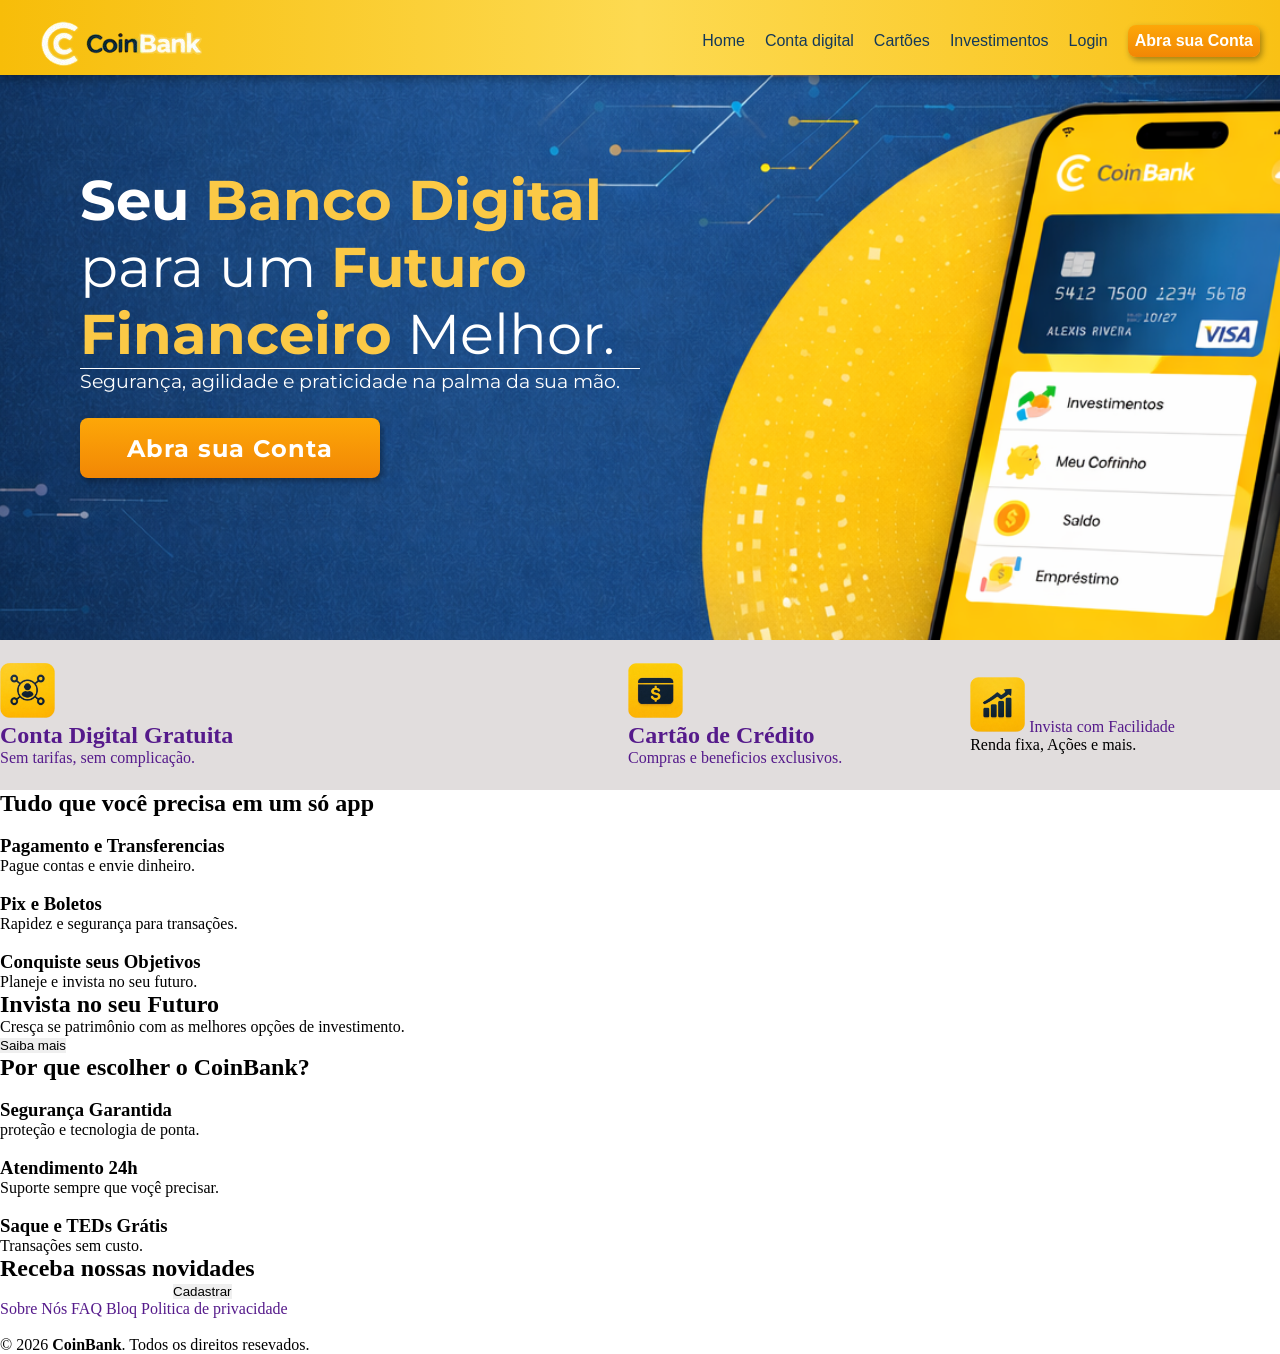
==== Bank_Coin/Index.html/index.html @ 55be06f9 "Menu-2_imgs" ====
<!DOCTYPE html>
<html lang="pt-br">

<head>
    <meta charset="UTF-8">
    <meta name="viewport" content="width=device-width, initial-scale=1.0">
    <title>Coin Bank</title>
    <link rel="stylesheet" href="/Bank_Coin/Coin_Style/Style.css">
</head>

<body>
    <main>
        <header>
            <img id="logo" src="/Bank_Coin/img/logo.png" alt="Logo">

            <nav>
                <a href="">Home</a>
                <a href="">Conta digital</a>
                <a href="">Cartões</a>
                <a href="">Investimentos</a>
                <a href="">Login</a>
                <a class="botao" href="">Abra sua Conta</a>
            </nav>
        </header>
        <section>
            <div id="backgroud-1">

                <div id="g_titulo">
                    <h1 class="titulo_p">Seu <strong>Banco Digital</strong></h1>
                    <p class="titulo_p" id="small">para um <strong>Futuro Financeiro</strong> Melhor.</p>
                    <hr id="linha">
                    <p id="paragrafo">Segurança, agilidade e praticidade na palma da sua mão.</p>
                    <input type="button" value="Abra sua Conta" class="botao">
                </div>


            </div>
            <nav id="menu-2">
                <div id="opc">
                    <a href=""> <img src="../img/Digital_acount.png" alt="" class="imgs">
                        <h2>Conta Digital Gratuita</h2>
                        Sem tarifas, sem complicação.
                    </a>



                </div>
                <div>
                    <a href=""> <img src="../img/Card_icon.png" alt="" class="imgs">
                        <h2>Cartão de Crédito</h2>Compras e beneficios exclusivos.
                    </a>



                </div>
                <div>
                    <a href=""> <img src="../img/Upward_growth_icon.png" alt="" class="imgs"> Invista com Facilidade</a>
                    <p>
                        Renda fixa, Ações e mais.
                    </p>
                </div>

            </nav>
            <div>
                <div>
                    <h2>Tudo que você precisa em um só app</h2>

                    <img src="" alt="">
                    <h3><strong>Pagamento</strong> e <strong>Transferencias</strong></h3>
                    <p>Pague contas e envie dinheiro.</p>


                    <img src="" alt="">
                    <h3><strong>Pix</strong> e <strong>Boletos</strong></h3>
                    <p>Rapidez e segurança para transações.</p>


                    <img src="" alt="">
                    <h3>Conquiste seus <strong>Objetivos</strong></h3>
                    <p>Planeje e invista no seu futuro.</p>


                </div>
                <h2> Invista no seu Futuro</h2>
                <p>Cresça se patrimônio com as melhores opções de investimento. </p>
                <input type="button" value="Saiba mais">


                <img src="" alt="">
            </div>
            <hr>
            <h2>Por que escolher o CoinBank?</h2>
            <hr>
            <div>

                <img src="" alt="">
                <h3>Segurança Garantida</h3>
                <p>proteção e tecnologia de ponta.</p>


                <img src="" alt="">
                <h3>Atendimento 24h</h3>
                <p>Suporte sempre que voçê precisar.</p>


                <img src="" alt="">
                <h3>Saque e TEDs Grátis</h3>
                <p>Transações sem custo.</p>
            </div>
        </section>
        <footer>
            <div>
                <h2>Receba nossas novidades</h2>
                <input type="text" name="" id="">
                <input type="button" value="Cadastrar">
            </div>

            <nav>
                <a href="">Sobre Nós</a>
                <a href="">FAQ</a>
                <a href="">Bloq</a>
                <a href="">Politica de privacidade</a>
            </nav>

            <nav>
                <a href=""><img src="" alt=""></a>
                <a href=""><img src="" alt=""></a>
                <a href=""><img src="" alt=""></a>
                <a href=""><img src="" alt=""></a>
            </nav>
            <hr>
            <p>&copy; 2026 <strong>CoinBank</strong>. Todos os direitos resevados.</p>

        </footer>
    </main>
</body>

</html>
---- Bank_Coin/Coin_Style/Style.css ----
@charset "UTF-8";

@import url('https://fonts.googleapis.com/css2?family=Montserrat:ital,wght@0,100..900;1,100..900&family=Poppins:ital,wght@0,100;0,200;0,300;0,400;0,500;0,600;0,700;0,800;0,900;1,100;1,200;1,300;1,400;1,500;1,600;1,700;1,800;1,900&display=swap');

* {
    border: none;
    padding: 0px;
    margin: 0px;
    text-decoration: none;
}

header {
    background-image: linear-gradient(to right, #F7BD09, #FDDA51, #F9C115);
    padding: 20px 20px 8px 20px;
    display: flex;
    flex-direction: row;
    justify-content: end;
    font: 1em arial, open-sans, sans-serif;
    position: relative;
    z-index: 10;
    box-shadow: 0px 3px 10px rgba(0, 0, 0, 0.367);
}

header>nav {
    display: flex;
    gap: 20px;
    flex-direction: row;
    justify-content: end;
}

header>nav>a {
    color: #143959;
    text-decoration: none;
    align-self: last baseline;
    margin-bottom: 10px;

}

.botao {
    background-image: linear-gradient(to top, #F28705, #fda708);
    border-radius: 8px;
    padding: 7px;
    color: white;
    font-weight: bold;
    box-shadow: 2px 3px 6px rgba(0, 0, 0, 0.348);
}

#logo {
    align-self: start;
    margin-right: auto;
    margin-left: 20px;
}

#backgroud-1 {
    background-image: url(/Bank_Coin/img/Fundo1.png);
    background-repeat: no-repeat;
    background-size: cover;
    background-position: center;
    height: 565px;
    width: 100%;
    display: flex;
    flex-direction: column;
    flex-wrap: wrap;
    justify-content: center;
}

#g_titulo {
    display: flex;
    flex-direction: column;
    flex-wrap: nowrap;
    width: 560px;
    height: auto;
    margin-left: 80px;
    margin-bottom: 120px;
    margin-top: 50px;
}

.titulo_p {
    font: bold 3.5em 'Montserrat', 'poppins', sans-serif;
    color: white;
    line-height: 1.2;

}

#small {
    font-weight: 400;
}

.titulo_p>strong {
    color: #FBC946;
    font-weight: bold
}

#paragrafo {
    color: white;
    font: 1.2em 'Montserrat', 'poppins', sans-serif;
}

#linha {
    background-color: white;
    width: 100%;
    height: 1px;
}

#g_titulo>input {
    font: bold 1.5em 'Montserrat', 'poppins', sans-serif;
    width: 300px;
    height: 60px;
    margin-top: 25px;
    letter-spacing: 1px;
}

#menu-2 {
    background-color: rgb(225, 221, 221);
    width: 100%;
    height: 150px;
    display: flex;
    flex-direction: row;
    flex-wrap: nowrap;
    gap: 10%;
    align-items: center;



}

.imgs {
    width: 55px;
    height: 55px;



}

#opc {
    display: flex;
    flex-direction: row;
    flex-wrap: nowrap;
    width: 500px;



}

.opc>a>h2 {}
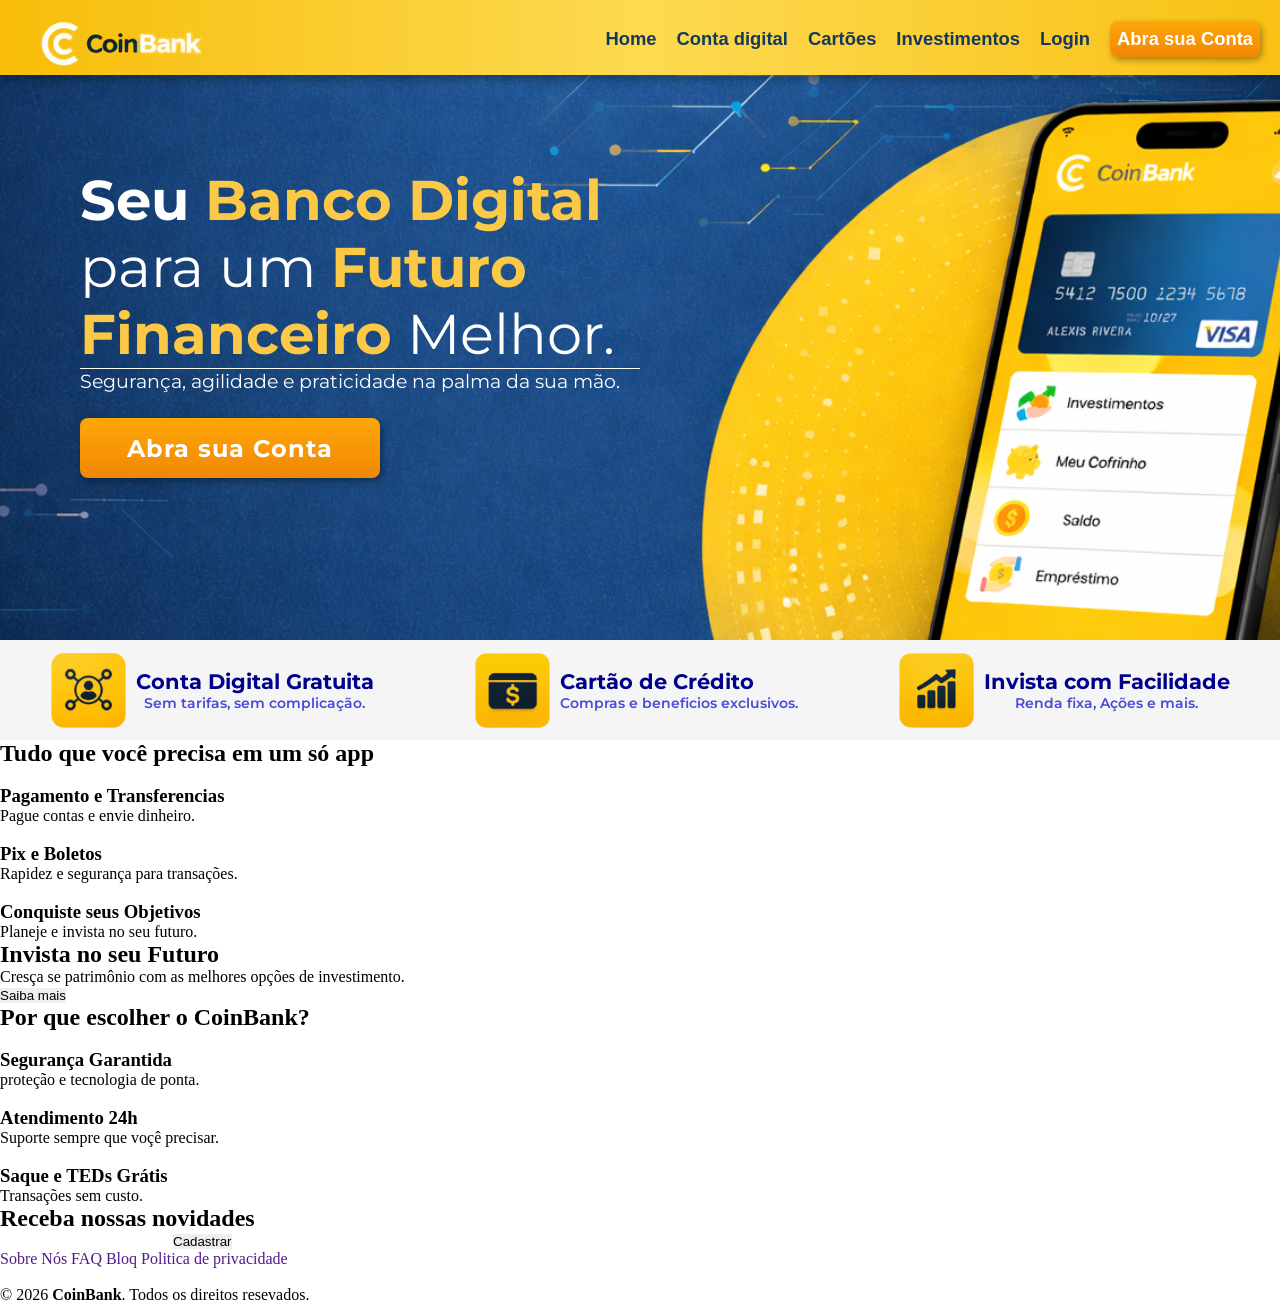
==== commit cac082fa: "miniseção_de_vantagens-concluida" ====
--- a/Bank_Coin/Index.html/index.html
+++ b/Bank_Coin/Index.html/index.html
@@ -35,32 +35,32 @@
 
 
             </div>
-            <nav id="menu-2">
-                <div id="opc">
-                    <a href=""> <img src="../img/Digital_acount.png" alt="" class="imgs">
+            <div id="menu-2">
+                <div class="opc">
+                    <img src="../img/Digital_acount.png" alt="" class="imgs">
+                    <div class="inside">
                         <h2>Conta Digital Gratuita</h2>
-                        Sem tarifas, sem complicação.
-                    </a>
+                        <p>Sem tarifas, sem complicação.</p>
+                    </div>
+                </div>
+                <div class="opc">
+                    <img src="../img/Card_icon.png" alt="" class="imgs">
+                    <div class="inside">
+                        <h2>Cartão de Crédito</h2>
+                        <p>Compras e beneficios exclusivos.</p>
+                    </div>
+                </div>
+
+                <div class="opc">
+                    <img src="../img/Upward_growth_icon.png" alt="" class="imgs">
+                    <div class="inside">
+                        <h2>Invista com Facilidade</h2>
+                        <p>Renda fixa, Ações e mais.</p>
+                    </div>
+                </div>
 
 
-
-                </div>
-                <div>
-                    <a href=""> <img src="../img/Card_icon.png" alt="" class="imgs">
-                        <h2>Cartão de Crédito</h2>Compras e beneficios exclusivos.
-                    </a>
-
-
-
-                </div>
-                <div>
-                    <a href=""> <img src="../img/Upward_growth_icon.png" alt="" class="imgs"> Invista com Facilidade</a>
-                    <p>
-                        Renda fixa, Ações e mais.
-                    </p>
-                </div>
-
-            </nav>
+            </div>
             <div>
                 <div>
                     <h2>Tudo que você precisa em um só app</h2>
--- a/Bank_Coin/Coin_Style/Style.css
+++ b/Bank_Coin/Coin_Style/Style.css
@@ -15,9 +15,8 @@
     display: flex;
     flex-direction: row;
     justify-content: end;
-    font: 1em arial, open-sans, sans-serif;
+    font: bolder 1.15em arial, open-sans, sans-serif;
     position: relative;
-    z-index: 10;
     box-shadow: 0px 3px 10px rgba(0, 0, 0, 0.367);
 }
 
@@ -111,35 +110,53 @@
 }
 
 #menu-2 {
-    background-color: rgb(225, 221, 221);
-    width: 100%;
-    height: 150px;
+    background-color: rgba(225, 221, 221, 0.291);
+    width: auto;
+    height: 100px;
+    display: flex;
+    flex-wrap: nowrap;
+    flex-direction: row;
+    align-items: center;
+    align-content: center;
+    justify-content: space-around;
+    margin: auto;
+}
+
+.imgs {
+    width: 75px;
+    height: 75px;
+
+}
+
+.opc {
     display: flex;
     flex-direction: row;
     flex-wrap: nowrap;
-    gap: 10%;
     align-items: center;
-
-
+    gap: 10px;
 
 }
 
-.imgs {
-    width: 55px;
-    height: 55px;
-
-
+.opc>div>h2 {
+    font: bolder 1.3em 'Montserrat', 'poppins', sans-serif;
+    color: darkblue;
+    align-self: first baseline;
 
 }
 
-#opc {
-    display: flex;
-    flex-direction: row;
-    flex-wrap: nowrap;
-    width: 500px;
-
-
+.opc>div>p {
+    color: rgba(9, 9, 205, 0.728);
+    font: 600 0.9em 'Montserrat', 'poppins', sans-serif;
 
 }
 
-.opc>a>h2 {}+.inside {
+    display: flex;
+    flex-wrap: wrap;
+    flex-direction: column;
+    align-items: center;
+    align-content: center;
+    justify-content: space-between;
+
+
+}
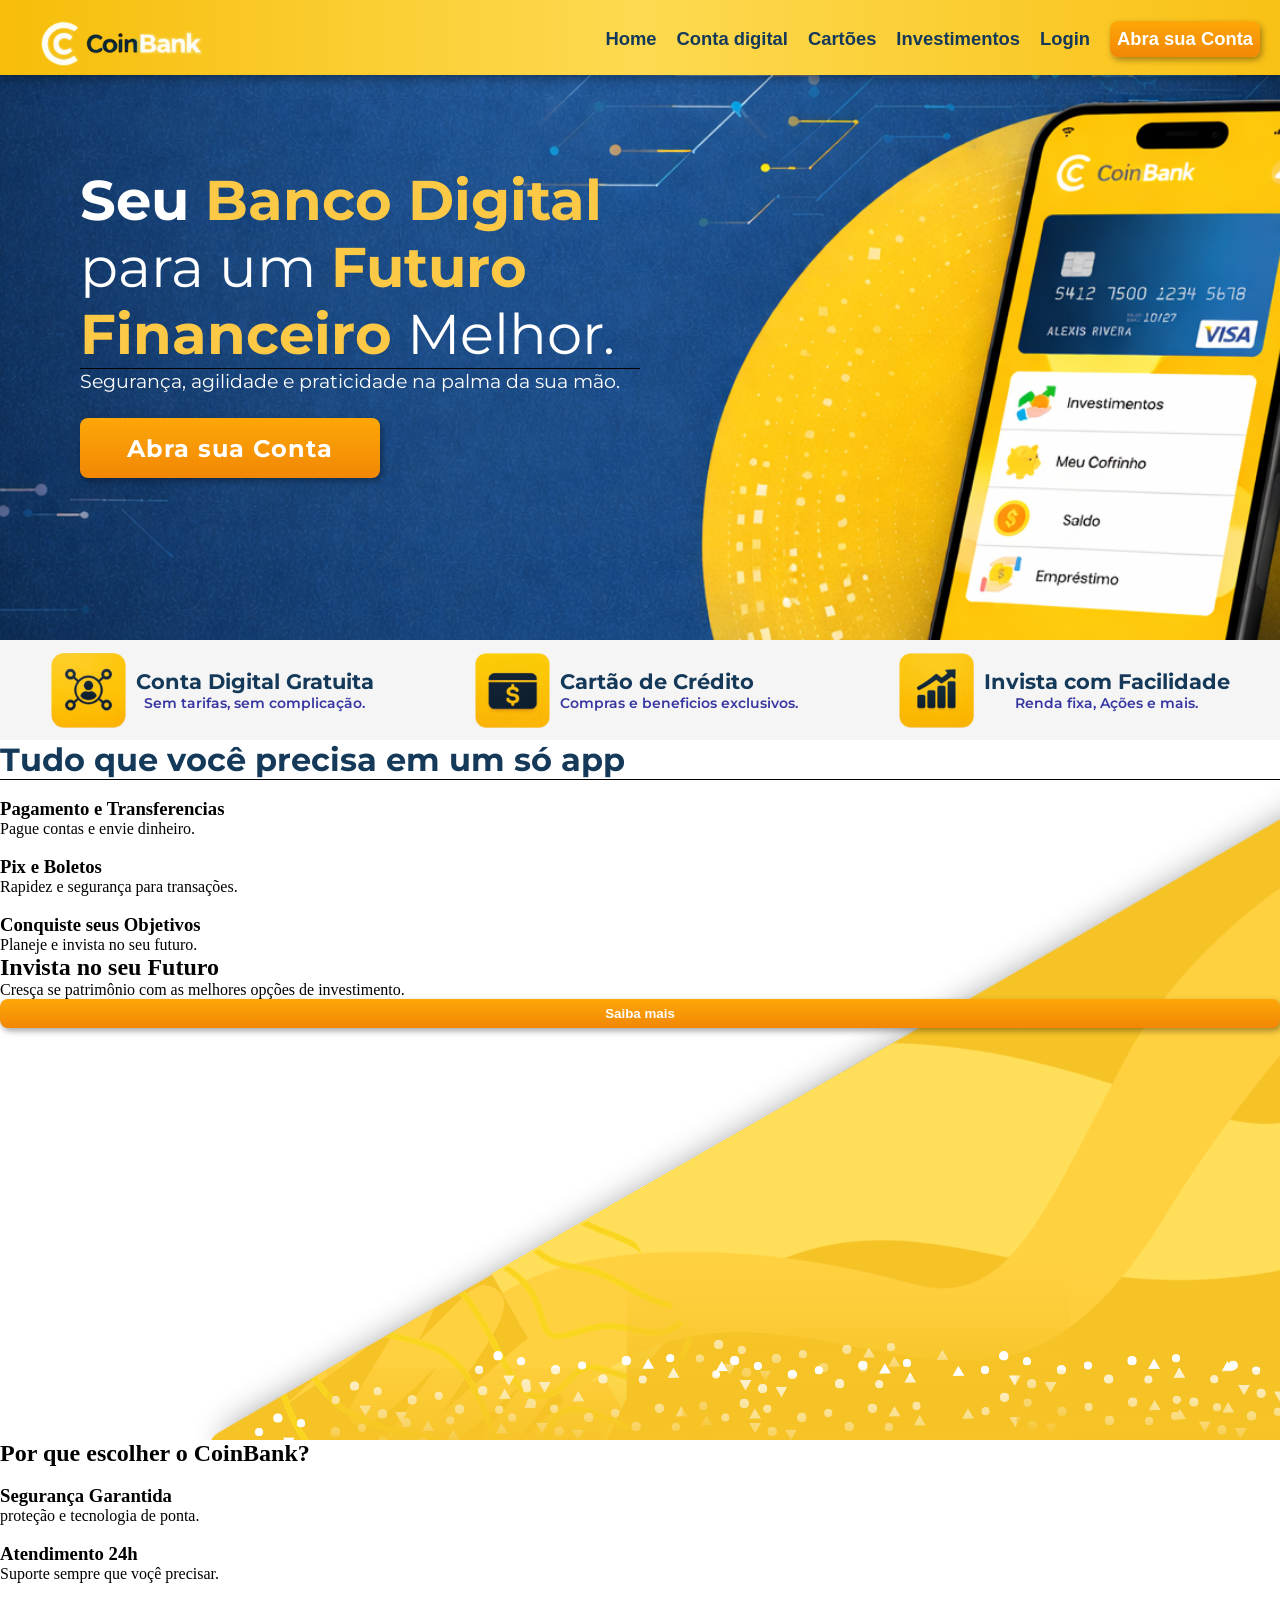
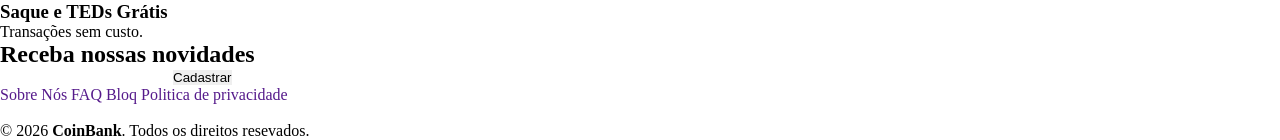
==== commit 0390a103: "Building_section-2" ====
--- a/Bank_Coin/Index.html/index.html
+++ b/Bank_Coin/Index.html/index.html
@@ -11,7 +11,7 @@
 <body>
     <main>
         <header>
-            <img id="logo" src="/Bank_Coin/img/logo.png" alt="Logo">
+            <img id="logo_favicon" src="/Bank_Coin/img/logo.png" alt="Logo">
 
             <nav>
                 <a href="">Home</a>
@@ -23,12 +23,12 @@
             </nav>
         </header>
         <section>
-            <div id="backgroud-1">
+            <div id="secao-1">
 
-                <div id="g_titulo">
+                <div id="titulo-principal">
                     <h1 class="titulo_p">Seu <strong>Banco Digital</strong></h1>
                     <p class="titulo_p" id="small">para um <strong>Futuro Financeiro</strong> Melhor.</p>
-                    <hr id="linha">
+                    <hr class="linha">
                     <p id="paragrafo">Segurança, agilidade e praticidade na palma da sua mão.</p>
                     <input type="button" value="Abra sua Conta" class="botao">
                 </div>
@@ -36,24 +36,24 @@
 
             </div>
             <div id="menu-2">
-                <div class="opc">
+                <div class="vantagens">
                     <img src="../img/Digital_acount.png" alt="" class="imgs">
-                    <div class="inside">
+                    <div class="vantagens-texto">
                         <h2>Conta Digital Gratuita</h2>
                         <p>Sem tarifas, sem complicação.</p>
                     </div>
                 </div>
-                <div class="opc">
+                <div class="vantagens">
                     <img src="../img/Card_icon.png" alt="" class="imgs">
-                    <div class="inside">
+                    <div class="vantagens-texto">
                         <h2>Cartão de Crédito</h2>
                         <p>Compras e beneficios exclusivos.</p>
                     </div>
                 </div>
 
-                <div class="opc">
+                <div class="vantagens">
                     <img src="../img/Upward_growth_icon.png" alt="" class="imgs">
-                    <div class="inside">
+                    <div class="vantagens-texto">
                         <h2>Invista com Facilidade</h2>
                         <p>Renda fixa, Ações e mais.</p>
                     </div>
@@ -61,10 +61,11 @@
 
 
             </div>
-            <div>
+            <div id="secao_2">
+                <h2 id="titulo_secao-2">Tudo que você precisa em um só app</h2>
+                <hr class="linha">
                 <div>
-                    <h2>Tudo que você precisa em um só app</h2>
-
+                    <img src="../img/Phone_background-.png" alt="" id="phone_background-2">
                     <img src="" alt="">
                     <h3><strong>Pagamento</strong> e <strong>Transferencias</strong></h3>
                     <p>Pague contas e envie dinheiro.</p>
@@ -83,7 +84,7 @@
                 </div>
                 <h2> Invista no seu Futuro</h2>
                 <p>Cresça se patrimônio com as melhores opções de investimento. </p>
-                <input type="button" value="Saiba mais">
+                <input type="button" value="Saiba mais" class="botao">
 
 
                 <img src="" alt="">
--- a/Bank_Coin/Coin_Style/Style.css
+++ b/Bank_Coin/Coin_Style/Style.css
@@ -44,13 +44,13 @@
     box-shadow: 2px 3px 6px rgba(0, 0, 0, 0.348);
 }
 
-#logo {
+#logo_favicon {
     align-self: start;
     margin-right: auto;
     margin-left: 20px;
 }
 
-#backgroud-1 {
+#secao-1 {
     background-image: url(/Bank_Coin/img/Fundo1.png);
     background-repeat: no-repeat;
     background-size: cover;
@@ -63,7 +63,7 @@
     justify-content: center;
 }
 
-#g_titulo {
+#titulo-principal {
     display: flex;
     flex-direction: column;
     flex-wrap: nowrap;
@@ -95,13 +95,13 @@
     font: 1.2em 'Montserrat', 'poppins', sans-serif;
 }
 
-#linha {
-    background-color: white;
+.linha {
+    background-color: black;
     width: 100%;
     height: 1px;
 }
 
-#g_titulo>input {
+#titulo-principal>input {
     font: bold 1.5em 'Montserrat', 'poppins', sans-serif;
     width: 300px;
     height: 60px;
@@ -128,7 +128,7 @@
 
 }
 
-.opc {
+.vantagens {
     display: flex;
     flex-direction: row;
     flex-wrap: nowrap;
@@ -137,26 +137,44 @@
 
 }
 
-.opc>div>h2 {
+.vantagens>div>h2 {
     font: bolder 1.3em 'Montserrat', 'poppins', sans-serif;
-    color: darkblue;
+    color: #143959;
+    ;
     align-self: first baseline;
 
 }
 
-.opc>div>p {
-    color: rgba(9, 9, 205, 0.728);
+.vantagens>div>p {
+    color: rgba(0, 0, 139, 0.78);
     font: 600 0.9em 'Montserrat', 'poppins', sans-serif;
 
 }
 
-.inside {
+.vantagens-texto {
     display: flex;
     flex-wrap: wrap;
     flex-direction: column;
     align-items: center;
     align-content: center;
     justify-content: space-between;
+}
+
+#secao_2 {
+    background-image: url(../img/Background-2.png);
+    background-repeat: no-repeat;
+    background-position: right;
+    display: flex;
+    flex-direction: column;
+    width: 100%;
+    height: 700px;
+}
+
+#titulo_secao-2 {
+    font: bold 2em 'Montserrat', 'poppins', sans-serif;
+    color: #143959;
 
 
-}+}
+
+#phone_background-2 {}
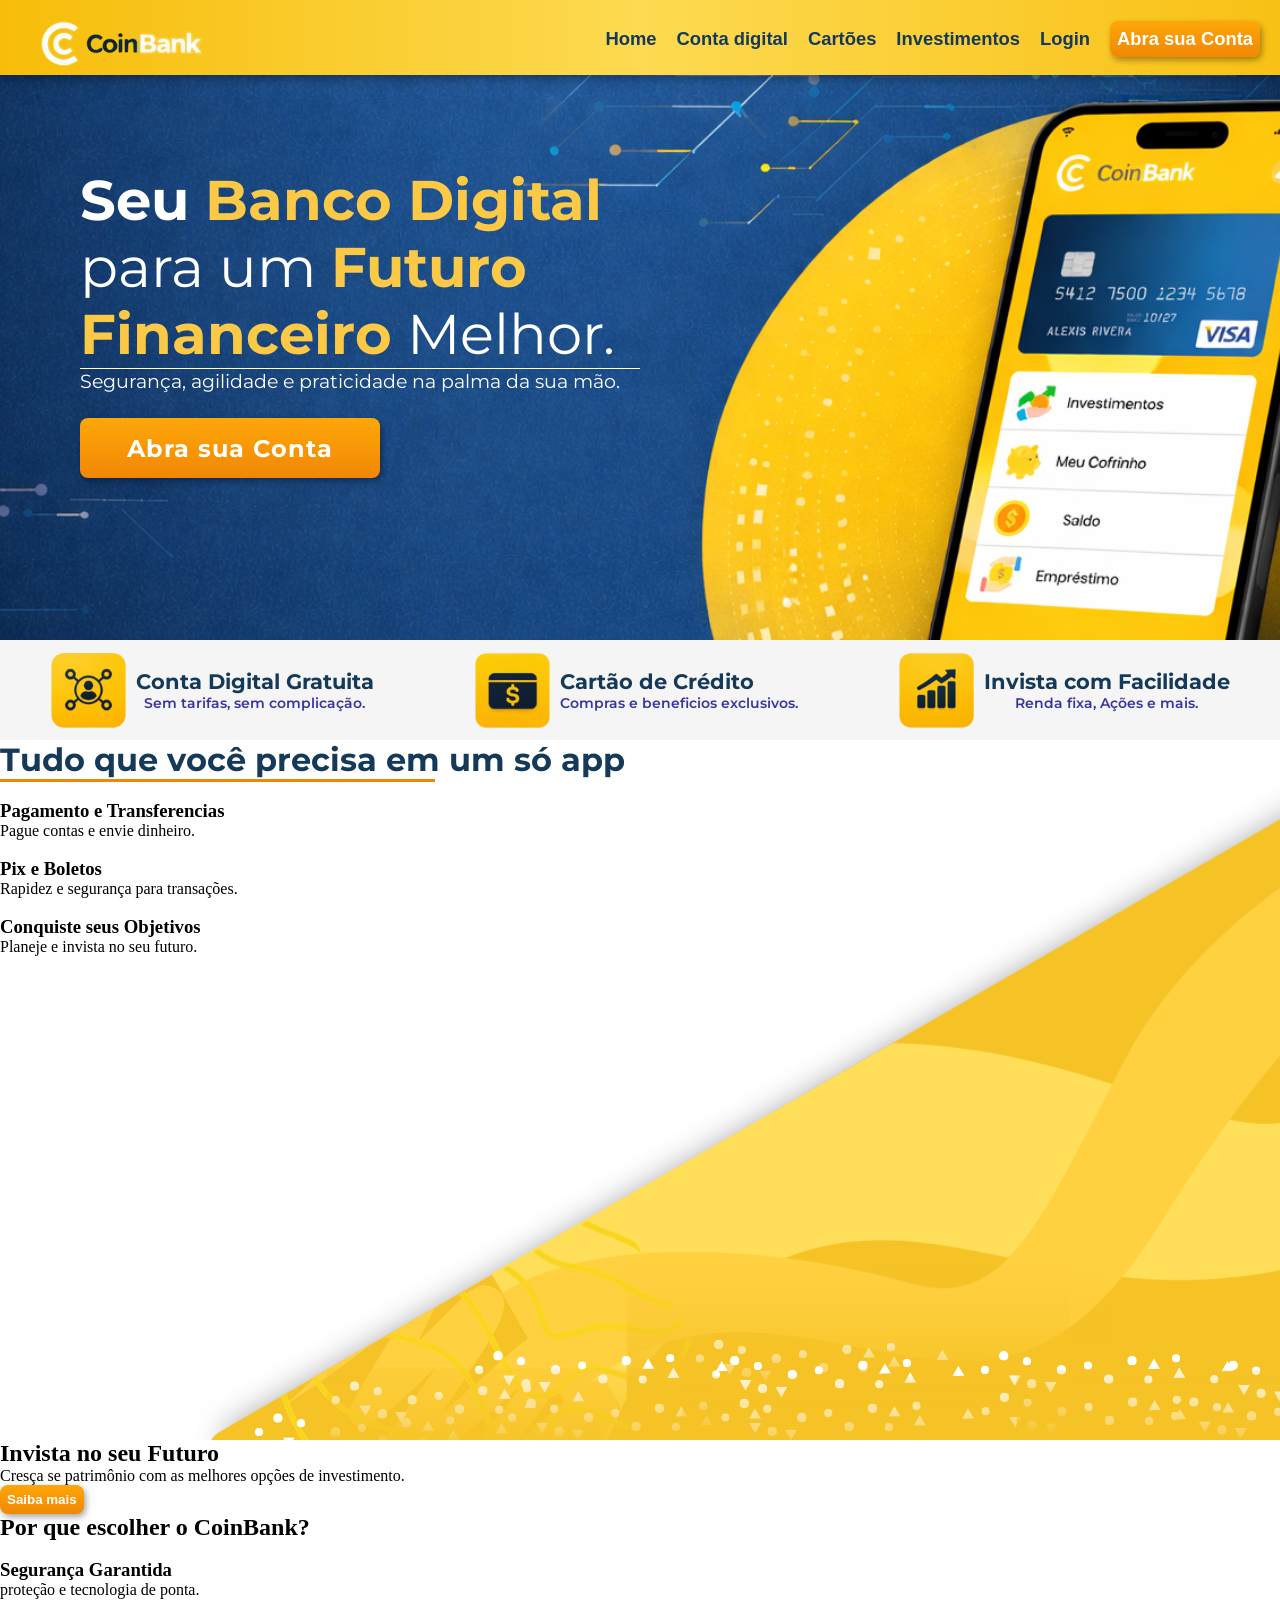
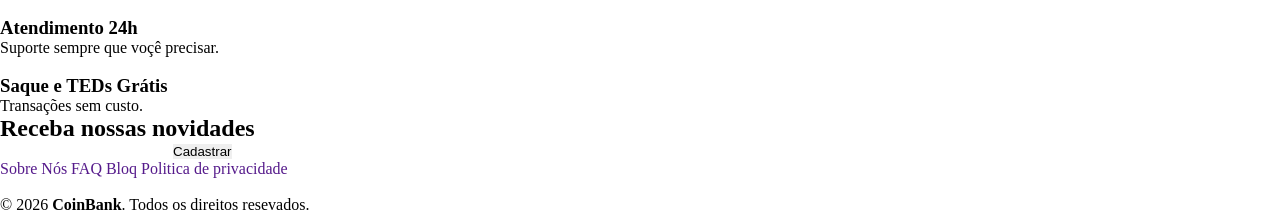
==== commit 6ae206ce: "icones-adicionados_seção-2" ====
--- a/Bank_Coin/Index.html/index.html
+++ b/Bank_Coin/Index.html/index.html
@@ -28,7 +28,7 @@
                 <div id="titulo-principal">
                     <h1 class="titulo_p">Seu <strong>Banco Digital</strong></h1>
                     <p class="titulo_p" id="small">para um <strong>Futuro Financeiro</strong> Melhor.</p>
-                    <hr class="linha">
+                    <hr id="linha-1">
                     <p id="paragrafo">Segurança, agilidade e praticidade na palma da sua mão.</p>
                     <input type="button" value="Abra sua Conta" class="botao">
                 </div>
@@ -63,7 +63,7 @@
             </div>
             <div id="secao_2">
                 <h2 id="titulo_secao-2">Tudo que você precisa em um só app</h2>
-                <hr class="linha">
+                <hr id="linha-2">
                 <div>
                     <img src="../img/Phone_background-.png" alt="" id="phone_background-2">
                     <img src="" alt="">
@@ -71,23 +71,26 @@
                     <p>Pague contas e envie dinheiro.</p>
 
 
-                    <img src="" alt="">
+                    <div></div> <img src="" alt="">
                     <h3><strong>Pix</strong> e <strong>Boletos</strong></h3>
                     <p>Rapidez e segurança para transações.</p>
+                </div>
 
 
+                <div>
                     <img src="" alt="">
                     <h3>Conquiste seus <strong>Objetivos</strong></h3>
                     <p>Planeje e invista no seu futuro.</p>
+                </div>
 
 
-                </div>
-                <h2> Invista no seu Futuro</h2>
-                <p>Cresça se patrimônio com as melhores opções de investimento. </p>
-                <input type="button" value="Saiba mais" class="botao">
+            </div>
+            <h2> Invista no seu Futuro</h2>
+            <p>Cresça se patrimônio com as melhores opções de investimento. </p>
+            <input type="button" value="Saiba mais" class="botao">
 
 
-                <img src="" alt="">
+            <img src="" alt="">
             </div>
             <hr>
             <h2>Por que escolher o CoinBank?</h2>
--- a/Bank_Coin/Coin_Style/Style.css
+++ b/Bank_Coin/Coin_Style/Style.css
@@ -95,8 +95,8 @@
     font: 1.2em 'Montserrat', 'poppins', sans-serif;
 }
 
-.linha {
-    background-color: black;
+#linha-1 {
+    background-color: white;
     width: 100%;
     height: 1px;
 }
@@ -173,7 +173,12 @@
 #titulo_secao-2 {
     font: bold 2em 'Montserrat', 'poppins', sans-serif;
     color: #143959;
+}
 
+#linha-2 {
+    height: 3px;
+    background-color: #F28705;
+    width: 34%;
 
 }
 
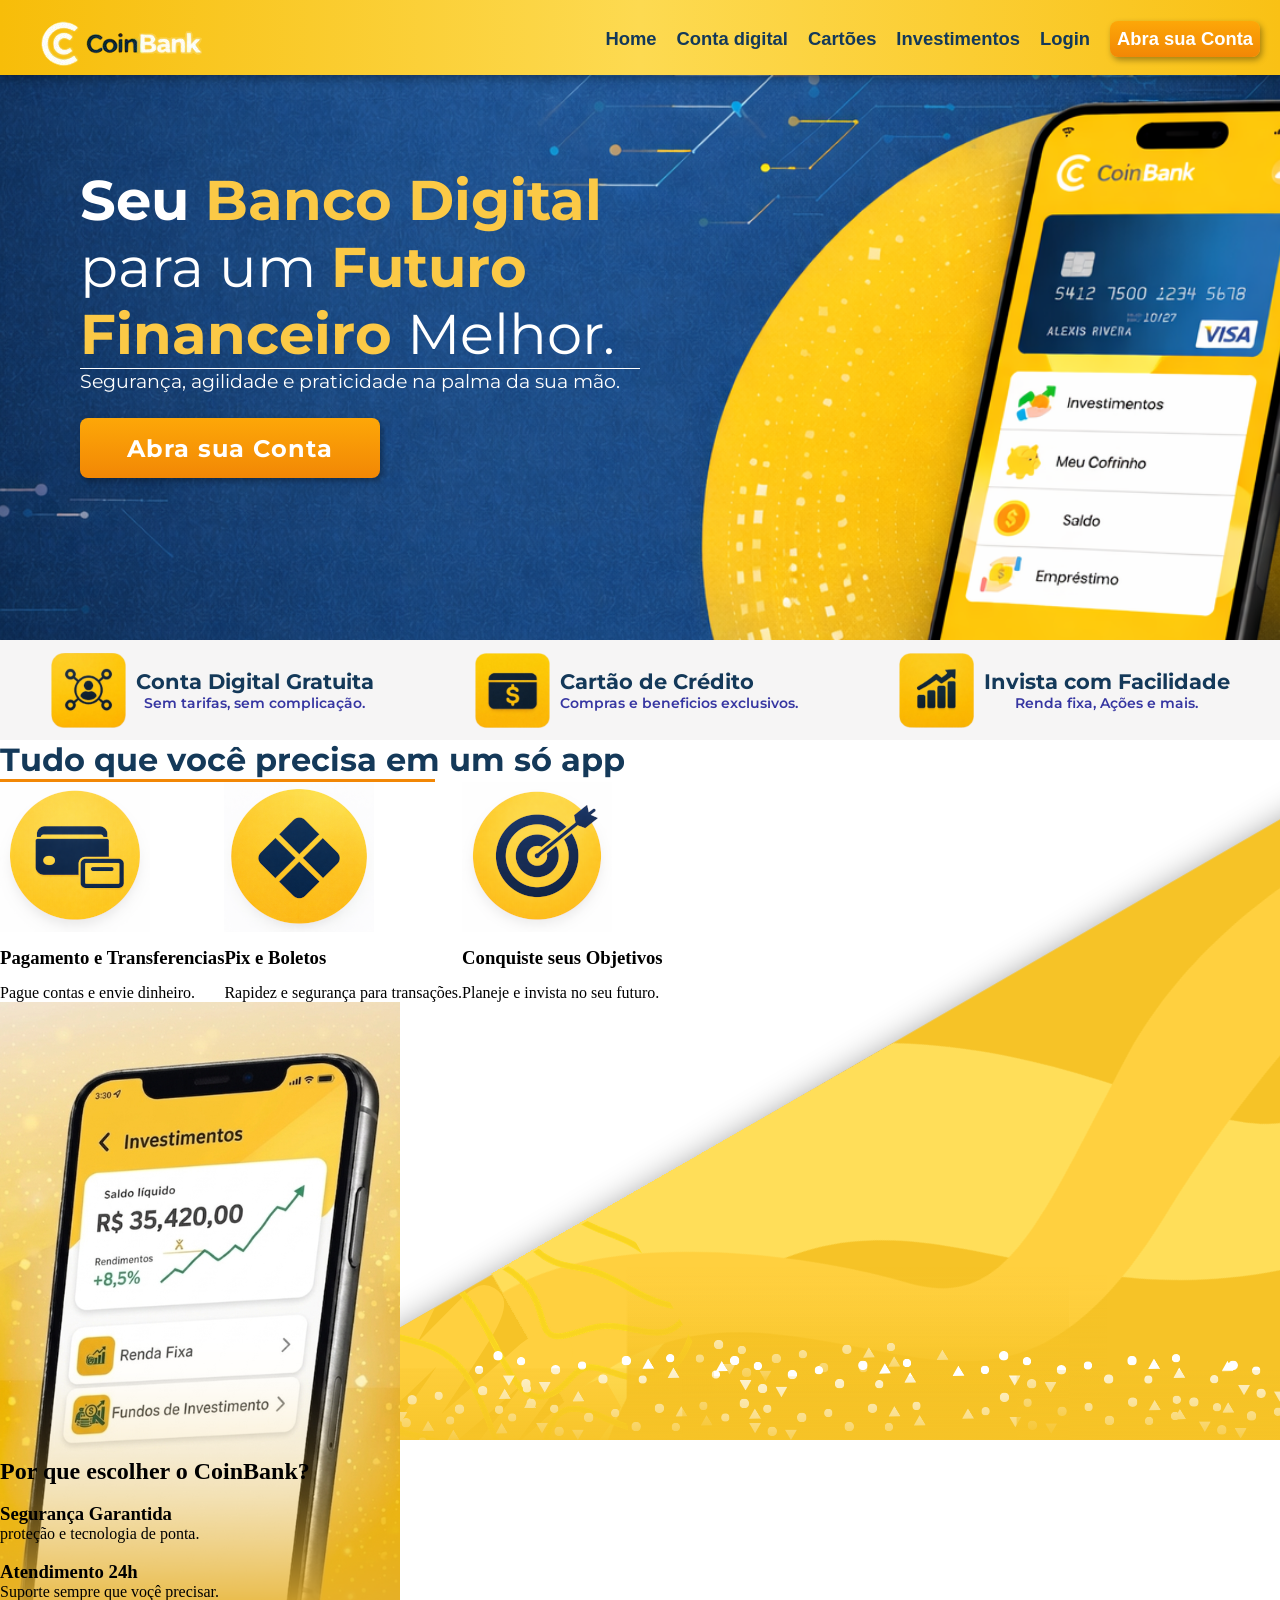
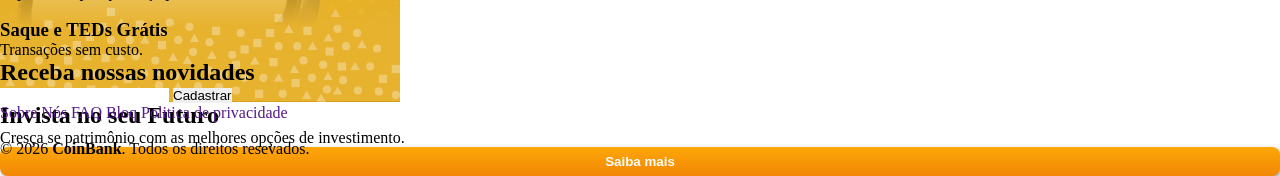
==== commit 9bb49dcb: "estruturando_seção-2" ====
--- a/Bank_Coin/Index.html/index.html
+++ b/Bank_Coin/Index.html/index.html
@@ -62,33 +62,41 @@
 
             </div>
             <div id="secao_2">
-                <h2 id="titulo_secao-2">Tudo que você precisa em um só app</h2>
-                <hr id="linha-2">
+
                 <div>
-                    <img src="../img/Phone_background-.png" alt="" id="phone_background-2">
-                    <img src="" alt="">
-                    <h3><strong>Pagamento</strong> e <strong>Transferencias</strong></h3>
-                    <p>Pague contas e envie dinheiro.</p>
+                    <h2 id="titulo_secao-2">Tudo que você precisa em um só app</h2>
+                    <hr id="linha-2">
+                </div>
+
+                <div id="agrupament-vantagens-sc2">
+                    <div class="vantagens-secao-2">
+
+                        <img src="../img/payment-icon.png" alt="">
+                        <h3><strong>Pagamento</strong> e <strong>Transferencias</strong></h3>
+                        <p>Pague contas e envie dinheiro.</p>
+                    </div>
 
 
-                    <div></div> <img src="" alt="">
-                    <h3><strong>Pix</strong> e <strong>Boletos</strong></h3>
-                    <p>Rapidez e segurança para transações.</p>
-                </div>
+                    <div class="vantagens-secao-2"> <img src="../img/Pix-icon.png" alt="">
+                        <h3><strong>Pix</strong> e <strong>Boletos</strong></h3>
+                        <p>Rapidez e segurança para transações.</p>
+                    </div>
 
 
-                <div>
-                    <img src="" alt="">
-                    <h3>Conquiste seus <strong>Objetivos</strong></h3>
-                    <p>Planeje e invista no seu futuro.</p>
+                    <div class="vantagens-secao-2">
+                        <img src="../img/goals-icon.png" alt="">
+                        <h3>Conquiste seus <strong>Objetivos</strong></h3>
+                        <p>Planeje e invista no seu futuro.</p>
+                    </div>
                 </div>
+                <img src="../img/Phone_background-2.png" alt="" id="phone_background-2">
 
 
+
+                <h2> Invista no seu Futuro</h2>
+                <p>Cresça se patrimônio com as melhores opções de investimento. </p>
+                <input type="button" value="Saiba mais" class="botao">
             </div>
-            <h2> Invista no seu Futuro</h2>
-            <p>Cresça se patrimônio com as melhores opções de investimento. </p>
-            <input type="button" value="Saiba mais" class="botao">
-
 
             <img src="" alt="">
             </div>
--- a/Bank_Coin/Coin_Style/Style.css
+++ b/Bank_Coin/Coin_Style/Style.css
@@ -182,4 +182,27 @@
 
 }
 
-#phone_background-2 {}+#phone_background-2 {
+    width: 400px;
+    height: 700px;
+
+}
+
+#agrupament-vantagens-sc2 {
+    display: flex;
+    flex-wrap: nowrap;
+    flex-direction: row;
+}
+
+.vantagens-secao-2 {
+    display: flex;
+    flex-wrap: wrap;
+    flex-direction: column;
+    gap: 15px;
+
+}
+
+.vantagens-secao-2>img {
+    max-width: 150px;
+    max-height: 150px;
+}
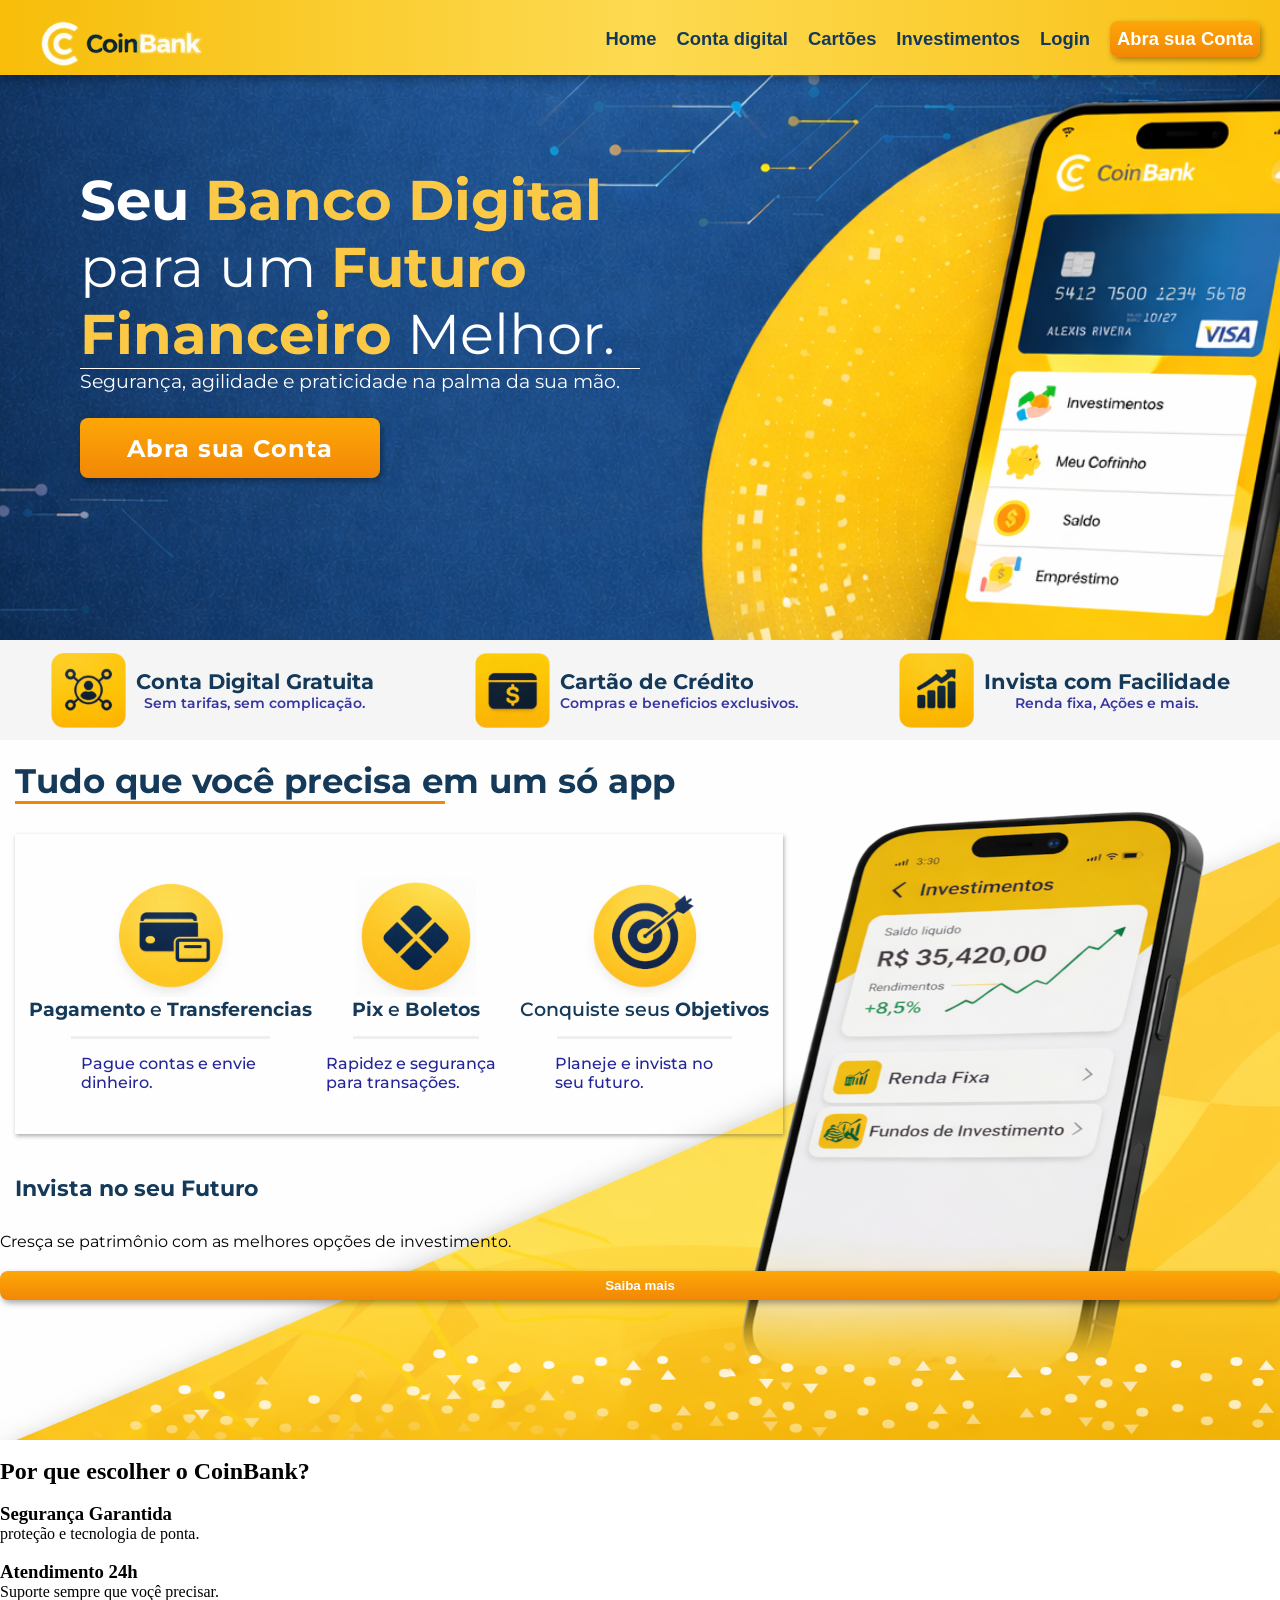
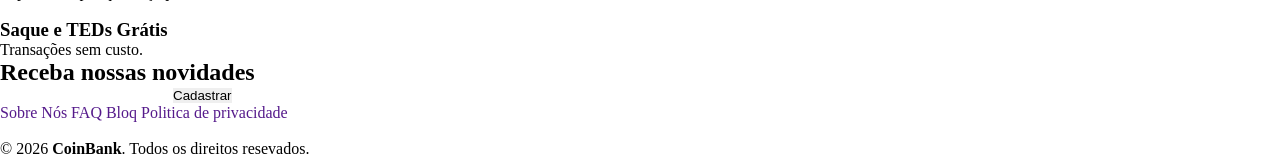
==== commit 7dda3737: "vantagens-seção-2" ====
--- a/Bank_Coin/Index.html/index.html
+++ b/Bank_Coin/Index.html/index.html
@@ -63,9 +63,9 @@
             </div>
             <div id="secao_2">
 
-                <div>
-                    <h2 id="titulo_secao-2">Tudo que você precisa em um só app</h2>
-                    <hr id="linha-2">
+                <div class="titulo_secao-2">
+                    <h2>Tudo que você precisa em um só app</h2>
+                    <hr>
                 </div>
 
                 <div id="agrupament-vantagens-sc2">
@@ -73,12 +73,14 @@
 
                         <img src="../img/payment-icon.png" alt="">
                         <h3><strong>Pagamento</strong> e <strong>Transferencias</strong></h3>
+                        <hr>
                         <p>Pague contas e envie dinheiro.</p>
                     </div>
 
 
                     <div class="vantagens-secao-2"> <img src="../img/Pix-icon.png" alt="">
                         <h3><strong>Pix</strong> e <strong>Boletos</strong></h3>
+                        <hr>
                         <p>Rapidez e segurança para transações.</p>
                     </div>
 
@@ -86,14 +88,15 @@
                     <div class="vantagens-secao-2">
                         <img src="../img/goals-icon.png" alt="">
                         <h3>Conquiste seus <strong>Objetivos</strong></h3>
+                        <hr>
                         <p>Planeje e invista no seu futuro.</p>
                     </div>
                 </div>
-                <img src="../img/Phone_background-2.png" alt="" id="phone_background-2">
 
 
 
-                <h2> Invista no seu Futuro</h2>
+
+                <h2 class="titulo_secao-2"> Invista no seu Futuro</h2>
                 <p>Cresça se patrimônio com as melhores opções de investimento. </p>
                 <input type="button" value="Saiba mais" class="botao">
             </div>
--- a/Bank_Coin/Coin_Style/Style.css
+++ b/Bank_Coin/Coin_Style/Style.css
@@ -130,7 +130,7 @@
 
 .vantagens {
     display: flex;
-    flex-direction: row;
+    flex-direction: colum;
     flex-wrap: nowrap;
     align-items: center;
     gap: 10px;
@@ -162,20 +162,25 @@
 
 #secao_2 {
     background-image: url(../img/Background-2.png);
+    font: 1em 'Montserrat', 'poppins', sans-serif;
     background-repeat: no-repeat;
     background-position: right;
     display: flex;
     flex-direction: column;
     width: 100%;
     height: 700px;
-}
-
-#titulo_secao-2 {
-    font: bold 2em 'Montserrat', 'poppins', sans-serif;
-    color: #143959;
-}
-
-#linha-2 {
+    gap: 20px;
+}
+
+.titulo_secao-2 {
+    font: bold 1.4em 'Montserrat', 'poppins', sans-serif;
+    color: #143959;
+    margin-top: 20px;
+    margin-bottom: 10px;
+    margin-left: 15px;
+}
+
+.titulo_secao-2>hr {
     height: 3px;
     background-color: #F28705;
     width: 34%;
@@ -185,24 +190,62 @@
 #phone_background-2 {
     width: 400px;
     height: 700px;
-
+    align-self: last baseline;
+    margin-bottom: px;
+
+}
+
+.vantagens-secao-2 {
+    display: flex;
+    flex-wrap: nowrap;
+    flex-direction: column;
+    align-items: center;
+    max-width: 300px;
+    max-height: 300px;
+}
+
+.vantagens-secao-2>img {
+    max-width: 120px;
+    max-height: 120px;
+    align-self: center;
+
+}
+
+.vantagens-secao-2>h3 {
+    color: #143959;
+    font-weight: 550;
+    font-size: 1.2em;
+
+}
+
+.vantagens-secao-2>h3>strong {
+    font-weight: bold;
+}
+
+.vantagens-secao-2>hr {
+    height: 3px;
+    width: 70%;
+    background-color: rgba(198, 194, 194, 0.261);
+    margin-top: 15px;
+    margin-bottom: 15px;
+}
+
+.vantagens-secao-2>p {
+    color: rgb(37, 37, 154);
+    font-weight: 500;
+    font-size: 1em;
+    width: 180px;
 }
 
 #agrupament-vantagens-sc2 {
     display: flex;
     flex-wrap: nowrap;
     flex-direction: row;
-}
-
-.vantagens-secao-2 {
-    display: flex;
-    flex-wrap: wrap;
-    flex-direction: column;
-    gap: 15px;
-
-}
-
-.vantagens-secao-2>img {
-    max-width: 150px;
-    max-height: 150px;
+    justify-content: space-evenly;
+    box-shadow: 1px 2px 4px rgba(61, 61, 61, 0.42);
+    width: 60%;
+    height: 300px;
+    align-items: center;
+    margin-left: 15px;
+
 }
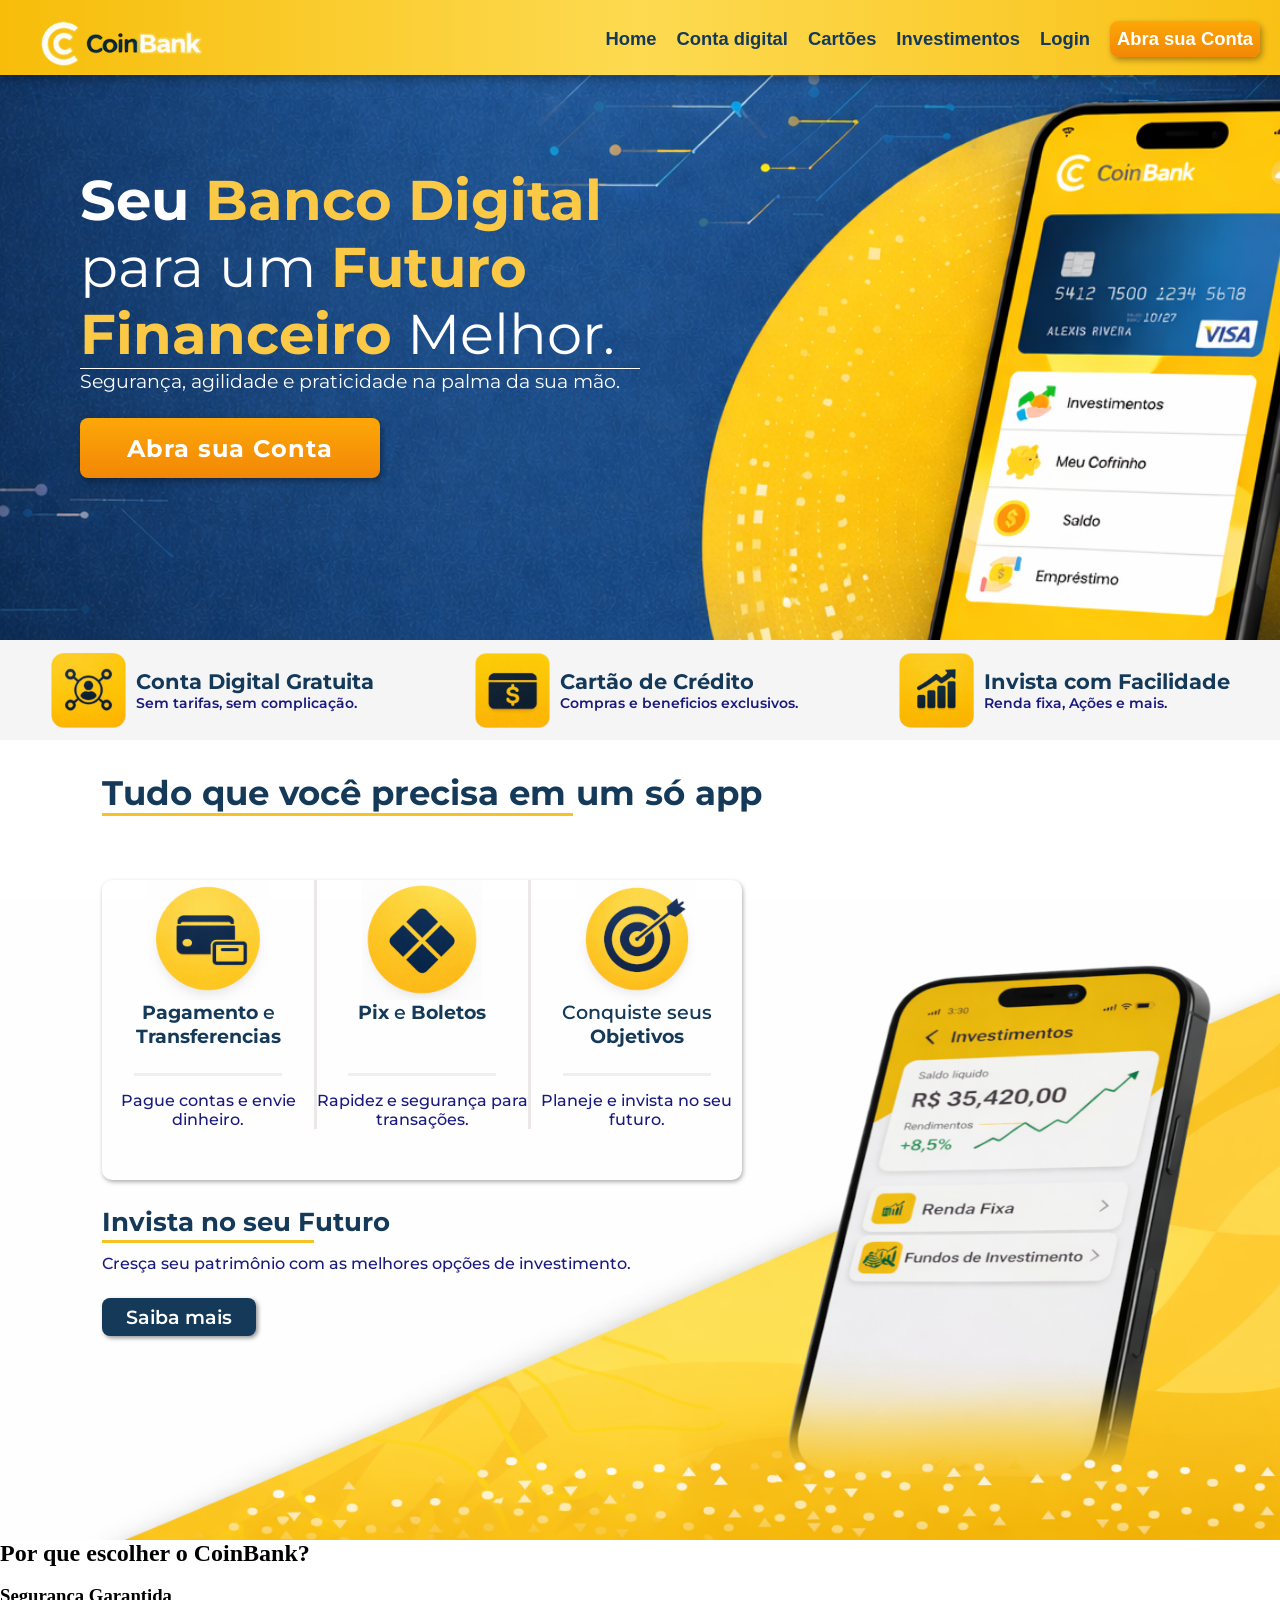
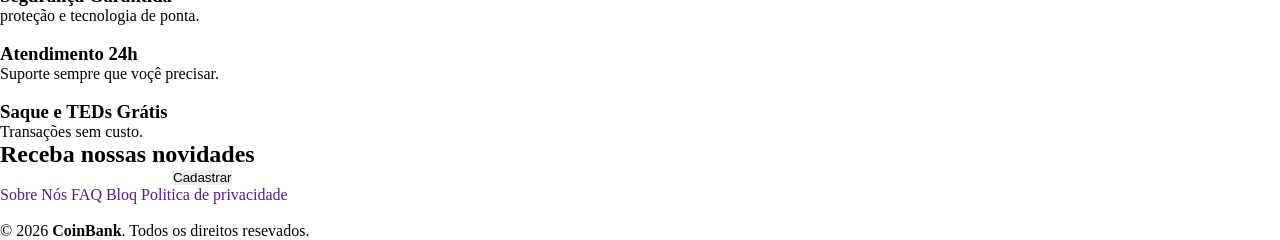
==== commit 48a990a4: "Fim_da_seção-2" ====
--- a/Bank_Coin/Index.html/index.html
+++ b/Bank_Coin/Index.html/index.html
@@ -28,14 +28,14 @@
                 <div id="titulo-principal">
                     <h1 class="titulo_p">Seu <strong>Banco Digital</strong></h1>
                     <p class="titulo_p" id="small">para um <strong>Futuro Financeiro</strong> Melhor.</p>
-                    <hr id="linha-1">
+                    <hr id="linha_titulo-principal">
                     <p id="paragrafo">Segurança, agilidade e praticidade na palma da sua mão.</p>
                     <input type="button" value="Abra sua Conta" class="botao">
                 </div>
 
 
             </div>
-            <div id="menu-2">
+            <div id="agrupamento-vantagens-sc-1">
                 <div class="vantagens">
                     <img src="../img/Digital_acount.png" alt="" class="imgs">
                     <div class="vantagens-texto">
@@ -63,9 +63,9 @@
             </div>
             <div id="secao_2">
 
-                <div class="titulo_secao-2">
+                <div id="titulo_secao-2">
                     <h2>Tudo que você precisa em um só app</h2>
-                    <hr>
+                    <hr class="linha">
                 </div>
 
                 <div id="agrupament-vantagens-sc2">
@@ -78,7 +78,7 @@
                     </div>
 
 
-                    <div class="vantagens-secao-2"> <img src="../img/Pix-icon.png" alt="">
+                    <div class="vantagens-secao-2" id="vantagem-central_sc-2"> <img src="../img/Pix-icon.png" alt="">
                         <h3><strong>Pix</strong> e <strong>Boletos</strong></h3>
                         <hr>
                         <p>Rapidez e segurança para transações.</p>
@@ -93,15 +93,15 @@
                     </div>
                 </div>
 
+                <div id="titulo_inferior_sc-2">
+                    <h2> Invista no seu Futuro</h2>
+                    <hr class="linha">
+                    <p>Cresça seu patrimônio com as melhores opções de investimento. </p>
+                </div>
 
+                <input id="botao_sc-2" type="button" value="Saiba mais">
 
-
-                <h2 class="titulo_secao-2"> Invista no seu Futuro</h2>
-                <p>Cresça se patrimônio com as melhores opções de investimento. </p>
-                <input type="button" value="Saiba mais" class="botao">
             </div>
-
-            <img src="" alt="">
             </div>
             <hr>
             <h2>Por que escolher o CoinBank?</h2>
--- a/Bank_Coin/Coin_Style/Style.css
+++ b/Bank_Coin/Coin_Style/Style.css
@@ -95,7 +95,7 @@
     font: 1.2em 'Montserrat', 'poppins', sans-serif;
 }
 
-#linha-1 {
+#linha_titulo-principal {
     background-color: white;
     width: 100%;
     height: 1px;
@@ -109,7 +109,8 @@
     letter-spacing: 1px;
 }
 
-#menu-2 {
+#agrupamento-vantagens-sc-1 {
+    /*agrupamento-vantagens-sc-1 = refers to the small grouping of advantages in section 1, located just below the background*/
     background-color: rgba(225, 221, 221, 0.291);
     width: auto;
     height: 100px;
@@ -129,6 +130,7 @@
 }
 
 .vantagens {
+    /*vantagens refers to each item positioned within the flexbox agrupamento-vantagens-sc-1  */
     display: flex;
     flex-direction: colum;
     flex-wrap: nowrap;
@@ -140,74 +142,65 @@
 .vantagens>div>h2 {
     font: bolder 1.3em 'Montserrat', 'poppins', sans-serif;
     color: #143959;
-    ;
     align-self: first baseline;
 
 }
 
 .vantagens>div>p {
-    color: rgba(0, 0, 139, 0.78);
+    color: rgba(25, 25, 126);
     font: 600 0.9em 'Montserrat', 'poppins', sans-serif;
 
-}
-
-.vantagens-texto {
-    display: flex;
-    flex-wrap: wrap;
-    flex-direction: column;
-    align-items: center;
-    align-content: center;
-    justify-content: space-between;
 }
 
 #secao_2 {
     background-image: url(../img/Background-2.png);
     font: 1em 'Montserrat', 'poppins', sans-serif;
     background-repeat: no-repeat;
-    background-position: right;
+    background-position: right bottom;
+    background-size: contain;
     display: flex;
     flex-direction: column;
     width: 100%;
-    height: 700px;
-    gap: 20px;
-}
-
-.titulo_secao-2 {
+    height: 800px;
+}
+
+#titulo_secao-2 {
     font: bold 1.4em 'Montserrat', 'poppins', sans-serif;
     color: #143959;
-    margin-top: 20px;
-    margin-bottom: 10px;
-    margin-left: 15px;
-}
-
-.titulo_secao-2>hr {
+    margin-top: 2.5%;
+    margin-bottom: 5%;
+    margin-left: 8%;
+}
+
+.linha {
     height: 3px;
-    background-color: #F28705;
-    width: 34%;
-
-}
-
-#phone_background-2 {
-    width: 400px;
-    height: 700px;
-    align-self: last baseline;
-    margin-bottom: px;
+    background-color: #f6c327;
+    width: 40%;
 
 }
 
 .vantagens-secao-2 {
+    /* refers to the items in #agrupament-vantagens-sc2 */
     display: flex;
     flex-wrap: nowrap;
     flex-direction: column;
     align-items: center;
-    max-width: 300px;
+    flex: 1;
+    max-width: 245px;
     max-height: 300px;
+    text-align: center;
+}
+
+#vantagem-central_sc-2 {
+    border-left: 3px solid rgb(237, 232, 232);
+    border-right: 3px solid rgb(237, 232, 232);
+
+
 }
 
 .vantagens-secao-2>img {
     max-width: 120px;
     max-height: 120px;
-    align-self: center;
 
 }
 
@@ -215,7 +208,7 @@
     color: #143959;
     font-weight: 550;
     font-size: 1.2em;
-
+    min-height: 3em;
 }
 
 .vantagens-secao-2>h3>strong {
@@ -231,10 +224,10 @@
 }
 
 .vantagens-secao-2>p {
-    color: rgb(37, 37, 154);
+    color: rgb(25, 25, 126);
     font-weight: 500;
     font-size: 1em;
-    width: 180px;
+
 }
 
 #agrupament-vantagens-sc2 {
@@ -243,9 +236,48 @@
     flex-direction: row;
     justify-content: space-evenly;
     box-shadow: 1px 2px 4px rgba(61, 61, 61, 0.42);
-    width: 60%;
+    width: 50%;
     height: 300px;
-    align-items: center;
-    margin-left: 15px;
-
+    align-items: flex-start;
+    margin-left: 8%;
+    border-radius: 10px;
+}
+
+#titulo_inferior_sc-2 {
+    margin-left: 8%;
+    margin-top: 2%;
+}
+
+#titulo_inferior_sc-2>h2 {
+    font: bold 1.6em 'Montserrat', 'poppins', sans-serif;
+    color: #143959;
+
+}
+
+#titulo_inferior_sc-2>hr {
+    width: 18%;
+    margin-top: 3px;
+    border-bottom: 3px;
+
+}
+
+#titulo_inferior_sc-2>p {
+    color: rgb(25, 25, 126);
+    font-weight: 500;
+    font-size: 1em;
+    margin-top: 1%;
+    margin-bottom: 1%;
+
+}
+
+#botao_sc-2 {
+    width: 12%;
+    height: 4.8%;
+    background-color: #143959;
+    color: white;
+    font: 600 1.2em 'Montserrat', 'poppins', sans-serif;
+    border-radius: 8px;
+    margin-left: 8%;
+    margin-top: 1%;
+    box-shadow: 2px 2px 4px rgba(0, 0, 0, 0.421);
 }
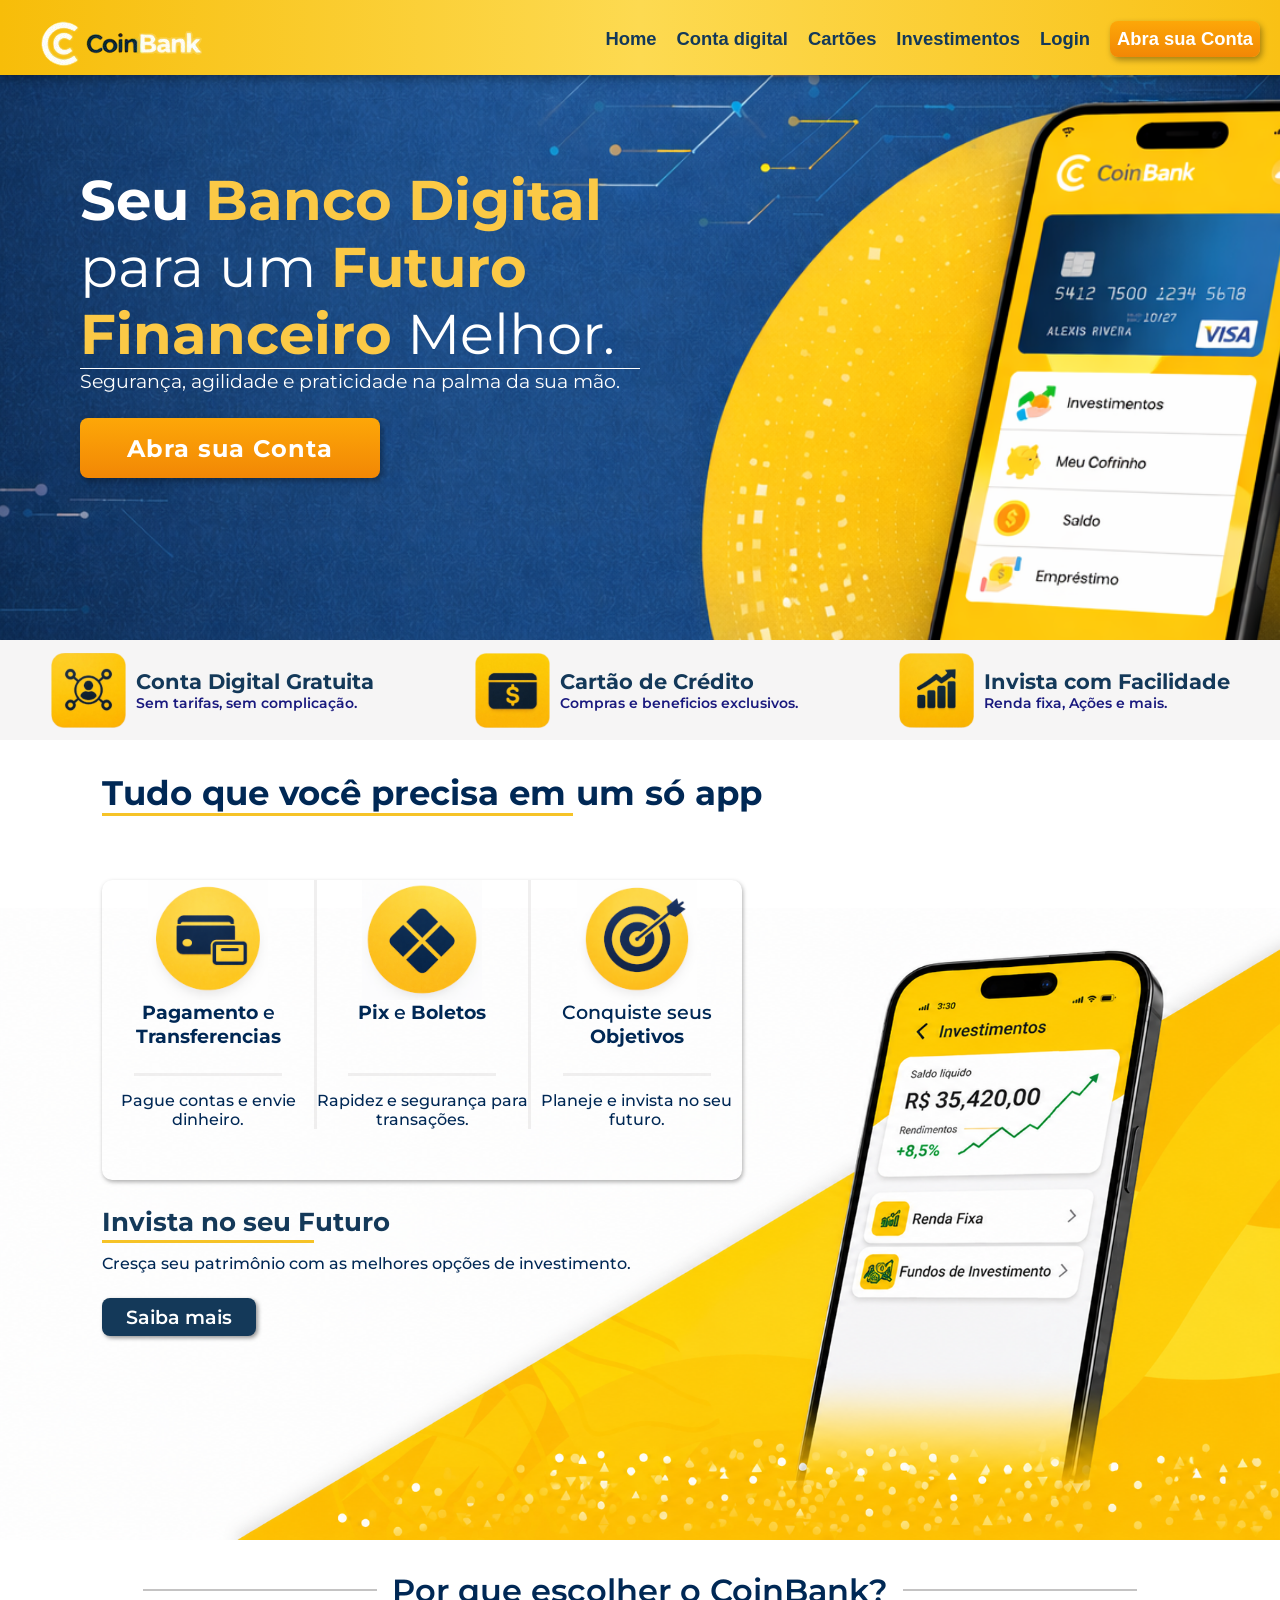
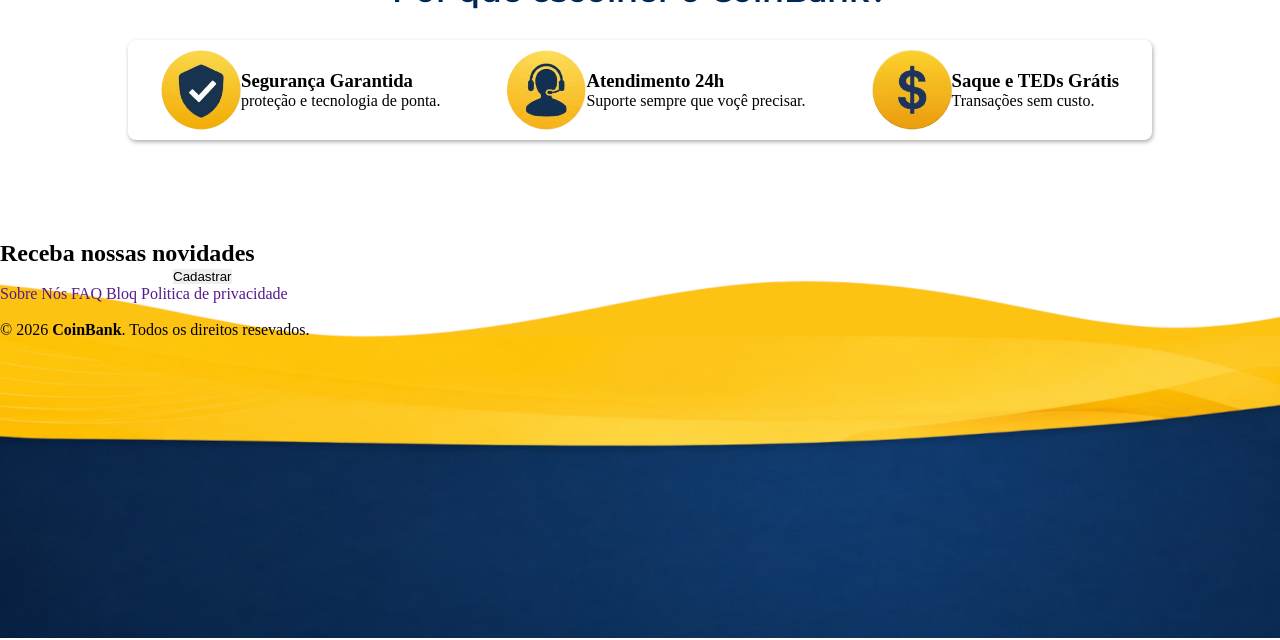
==== commit 88a818e4: "footer" ====
--- a/Bank_Coin/Index.html/index.html
+++ b/Bank_Coin/Index.html/index.html
@@ -102,25 +102,43 @@
                 <input id="botao_sc-2" type="button" value="Saiba mais">
 
             </div>
+            <div id="titulo-sc-3">
+                <hr>
+                <h2>Por que escolher o CoinBank?</h2>
+                <hr>
             </div>
-            <hr>
-            <h2>Por que escolher o CoinBank?</h2>
-            <hr>
-            <div>
+            <div id="last-section">
 
-                <img src="" alt="">
-                <h3>Segurança Garantida</h3>
-                <p>proteção e tecnologia de ponta.</p>
+                <div class="minisecao-3">
+                    <img class="img-sc-3" src="../img/segurança.png" alt="">
 
+                    <div mini>
+                        <h3>Segurança Garantida</h3>
+                        <p>proteção e tecnologia de ponta.</p>
+                    </div>
 
-                <img src="" alt="">
-                <h3>Atendimento 24h</h3>
-                <p>Suporte sempre que voçê precisar.</p>
+                </div>
 
+                <div class="minisecao-3">
+                    <img class="img-sc-3" src="../img/atendimento.png" alt="">
 
-                <img src="" alt="">
-                <h3>Saque e TEDs Grátis</h3>
-                <p>Transações sem custo.</p>
+                    <div mini>
+                        <h3>Atendimento 24h</h3>
+                        <p>Suporte sempre que voçê precisar.</p>
+                    </div>
+
+                </div>
+
+                <div class="minisecao-3">
+                    <img class="img-sc-3" src="../img/saque.png" alt="">
+
+                    <div mini>
+                        <h3>Saque e TEDs Grátis</h3>
+                        <p>Transações sem custo.</p>
+                    </div>
+
+                </div>
+
             </div>
         </section>
         <footer>
--- a/Bank_Coin/Coin_Style/Style.css
+++ b/Bank_Coin/Coin_Style/Style.css
@@ -153,7 +153,7 @@
 }
 
 #secao_2 {
-    background-image: url(../img/Background-2.png);
+    background-image: url(../img/fundo2.1.png);
     font: 1em 'Montserrat', 'poppins', sans-serif;
     background-repeat: no-repeat;
     background-position: right bottom;
@@ -166,7 +166,7 @@
 
 #titulo_secao-2 {
     font: bold 1.4em 'Montserrat', 'poppins', sans-serif;
-    color: #143959;
+    color: #002855;
     margin-top: 2.5%;
     margin-bottom: 5%;
     margin-left: 8%;
@@ -192,8 +192,8 @@
 }
 
 #vantagem-central_sc-2 {
-    border-left: 3px solid rgb(237, 232, 232);
-    border-right: 3px solid rgb(237, 232, 232);
+    border-left: 3px solid rgba(198, 194, 194, 0.261);
+    border-right: 3px solid rgba(198, 194, 194, 0.261);
 
 
 }
@@ -205,7 +205,7 @@
 }
 
 .vantagens-secao-2>h3 {
-    color: #143959;
+    color: #002855;
     font-weight: 550;
     font-size: 1.2em;
     min-height: 3em;
@@ -224,7 +224,7 @@
 }
 
 .vantagens-secao-2>p {
-    color: rgb(25, 25, 126);
+    color: #002855;
     font-weight: 500;
     font-size: 1em;
 
@@ -262,7 +262,7 @@
 }
 
 #titulo_inferior_sc-2>p {
-    color: rgb(25, 25, 126);
+    color: #002855;
     font-weight: 500;
     font-size: 1em;
     margin-top: 1%;
@@ -280,4 +280,67 @@
     margin-left: 8%;
     margin-top: 1%;
     box-shadow: 2px 2px 4px rgba(0, 0, 0, 0.421);
+}
+
+/* this is where section 3 begins*/
+
+#titulo-sc-3 {
+    display: flex;
+    width: 80%;
+    height: 100px;
+    justify-content: center;
+    align-items: center;
+    color: #002855;
+    margin: auto;
+}
+
+#titulo-sc-3::before,
+#titulo-sc-3::after {
+    content: "";
+    flex: 1;
+    height: 2px;
+    background-color: rgba(81, 78, 78, 0.338);
+    margin: 0 15px;
+}
+
+#titulo-sc-3>h2 {
+    font: 600 2em 'Montserrat', 'poppins', sans-serif;
+}
+
+.img-sc-3 {
+    max-height: 80px;
+    max-width: 80px;
+}
+
+#last-section {
+    display: flex;
+    flex-direction: row;
+    max-width: 80%;
+    max-height: 500px;
+    margin: auto;
+    background-color: rgb(255, 255, 255);
+    justify-content: space-around;
+    border-radius: 8px;
+    box-shadow: 1px 2px 4px rgba(61, 61, 61, 0.42);
+    margin-bottom: 80px;
+}
+
+.minisecao-3 {
+    display: flex;
+    flex-direction: row;
+    align-items: center;
+    padding: 10px;
+
+
+}
+
+footer {
+    background-image: url(../img/rodape-background.png);
+    width: 100%;
+    min-height: 400px;
+    background-repeat: no-repeat;
+    background-position: center;
+    background-size: cover;
+    margin-top: 100px;
+
 }
